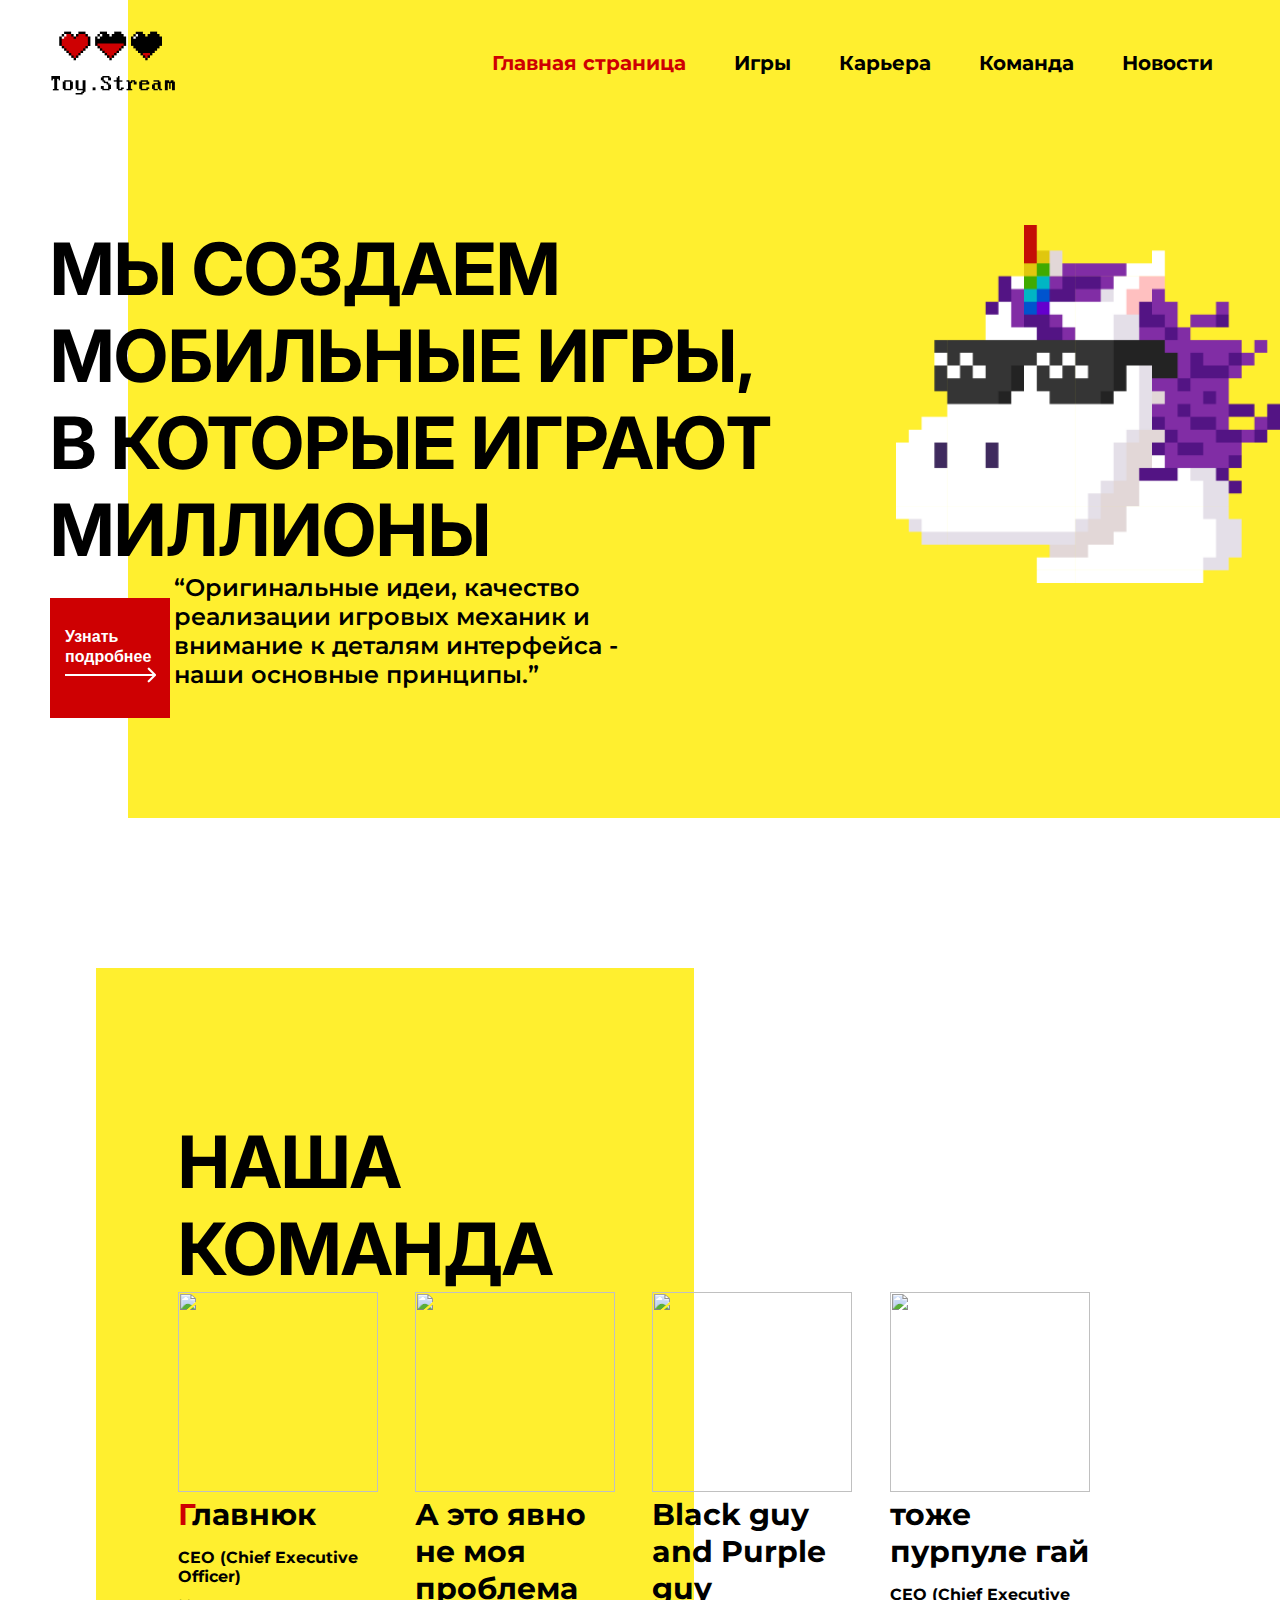
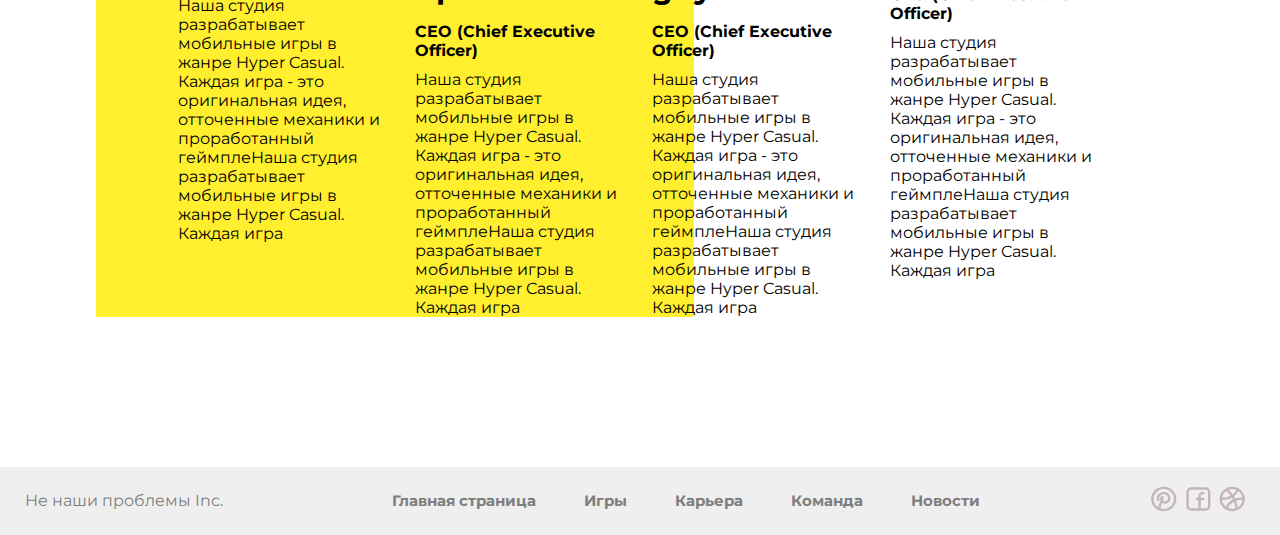
==== lesson_13/index.html @ 74177839 "18 декабря скоро новый год" ====
<!DOCTYPE html>
<html lang="en">
<head>
    <meta charset="UTF-8">
    <meta http-equiv="X-UA-Compatible" content="IE=edge">
    <meta name="viewport" content="width=device-width, initial-scale=1.0">
    <title>Главная</title>
    <link rel="stylesheet" href="styles.css">
    <link rel="preconnect" href="https://fonts.googleapis.com">
    <link rel="preconnect" href="https://fonts.gstatic.com" crossorigin>
    <link href="https://fonts.googleapis.com/css2?family=Inter:wght@700&family=Montserrat:wght@400;600&display=swap" rel="stylesheet">
</head>
<body>
    <!-- Шапка -->
    <header class="header main-header">
        <div class="header-top">
            <a href="index.html">
                <img src="img/logo.png" alt="logo" class="logo">
            </a>
            <nav>
                <a href="index.html" class="active-link">Главная страница</a>
                <a href="games.html">Игры</a>
                <a href="">Карьера</a>
                <a href="index.html#team">Команда</a>
                <a href="">Новости</a>
            </nav>
        </div>
        <div class="header-content main-header-content">
            <h1>Мы создаем мобильные игры, в которые играют миллионы</h1>
            <button class="btn header-btn">Узнать подробнее</button>
            <q>Оригинальные идеи, качество реализации игровых механик и внимание к деталям интерфейса - наши основные принципы.</q>
            <img class="header-img" src="img/unicorn.png" alt="unicorn">
        </div>
    </header>

    <main>
        <section class="team" id="team">
            <div class="container">
                <h2 class="heading">Наша команда</h2>
                <div class="team-box">
                    <div class="member">
                        <img src="https://media.tenor.com/qw58rnx16JYAAAAd/sus-the.gif" alt="">
                        <h3><span class="G-red">Г</span>лавнюк</h3>
                        <h4>CEO (Chief Executive Officer)</h4>
                        <p>Наша студия разрабатывает мобильные игры в жанре Hyper Casual. Каждая игра - это оригинальная идея, отточенные механики и проработанный геймплеНаша студия разрабатывает мобильные игры в жанре Hyper Casual. Каждая игра</p>
                    </div>
                    <div class="member">
                        <img src="https://media.tenor.com/eoHYQ1gw8z8AAAAC/tobey-maguire-spiderman.gif" alt="">
                        <h3>А это явно не моя проблема</h3>
                        <h4>CEO (Chief Executive Officer)</h4>
                        <p>Наша студия разрабатывает мобильные игры в жанре Hyper Casual. Каждая игра - это оригинальная идея, отточенные механики и проработанный геймплеНаша студия разрабатывает мобильные игры в жанре Hyper Casual. Каждая игра</p>
                    </div> 
                    <div class="member">
                        <img src="https://media.tenor.com/hsadWNGfcUIAAAAC/pink-guy.gif" alt="">
                        <h3>Black guy and Purple guy</h3>
                        <h4>CEO (Chief Executive Officer)</h4>
                        <p>Наша студия разрабатывает мобильные игры в жанре Hyper Casual. Каждая игра - это оригинальная идея, отточенные механики и проработанный геймплеНаша студия разрабатывает мобильные игры в жанре Hyper Casual. Каждая игра</p>
                    </div> 
                    <div class="member">
                        <img src="https://media.tenor.com/NLyUQ21Dn2AAAAAC/zula-purple-guy-dance.gif" alt="">
                        <h3>тоже пурпуле гай</h3>
                        <h4>CEO (Chief Executive Officer)</h4>
                        <p>Наша студия разрабатывает мобильные игры в жанре Hyper Casual. Каждая игра - это оригинальная идея, отточенные механики и проработанный геймплеНаша студия разрабатывает мобильные игры в жанре Hyper Casual. Каждая игра</p>
                    </div>                 
                </div>
            </div>
        </section>
    </main>

    <footer class="footer">
        <p class="inc">Не наши проблемы Inc.</p>
        <nav>
            <a href="index.html">Главная страница</a>
            <a href="games.html">Игры</a>
            <a href="">Карьера</a>
            <a href="index.html#team">Команда</a>
            <a href="">Новости</a>
        </nav>
        <div class="social-media">
            <a href=""><img src="img/Pintrest.svg" alt=""></a>
            <a href=""><img src="img/Facebook.svg" alt=""></a>
            <a href=""><img src="img/Dribbble.svg" alt=""></a>
            <a href=""><img src="https://cdn-icons-png.flaticon.com/128/2111/2111795.png" alt=""></a>
            <a href="https://discord.gg/YnnGNa2M"><img src="https://cdn-icons-png.flaticon.com/128/5968/5968898.png" alt=""></a>
        </div>
    </footer>
</body>
</html>
---- lesson_13/styles.css ----
:root {
    --btn-red: #CE0002;
    --yellow: #FFEF2F;
}

* {
    margin: 0;
    padding: 0;
    box-sizing: border-box;
}

body {
    font-family: 'Montserrat';
}

/* header */

a {
    text-decoration: none;
    color: inherit;
}

.header-top {
    padding: 23px 45px;
    display: flex;
    justify-content: space-between;
    align-items: center;
}

.active-link {
    color: var(--btn-red);
}

nav a {
    font-weight: 700;
    font-size: 20px;
    line-height: 24px;
    margin: 0 22px;
}

.btn {
    background: var(--btn-red);
    font-weight: 700;
    font-size: 16px;
    line-height: 20px;
    color: #FFFFFF;
    border: none;
    cursor: pointer;
    text-align: left;
}

.btn::after  {
    content: url("img/arrow.png");
}

.header-btn {
    width: 120px;
    height: 120px;
    padding: 15px;
}

h1 {
    font-family: 'Inter';
    font-weight: 700;
    font-size: 72px;
    line-height: 87px;
    text-transform: uppercase;
    width: 60%;
}

q {
    font-weight: 600;
    font-size: 24px;
    line-height: 29px;
    display: inline-block;
    max-width: 460px;
}

.header {
    position: relative;
    margin-bottom: 100px;
    padding-bottom: 100px;
}

.header::before {
    content: "";
    position: absolute;
    top: 0;
    right: 0;
    width: 90%;
    height: 100%;
    background-color: var(--yellow);
    z-index: -1;
}

.header-img {
    position: absolute;
    right: 0;
    top: 0;
    width: 30%;
}

.header-content {
    position: relative;
    margin-top: 100px;
    padding-left: 50px;
}

/* header */

/* team */

.team {
    position: relative;
    width: 85%;
    margin: 150px auto;
    padding-top: 150px;
}

.container {
    width: 85%;
    margin: auto;
}

.team::before {
    content: "";
    position: absolute;
    width: 55%;
    height: 100%;
    left: 0px;
    top: 0px;
    background-color: var(--yellow);
    z-index: -1;
}

.heading {
    font-family: 'Inter';
    font-weight: 700;
    font-size: 72px;
    line-height: 87px;
    text-transform: uppercase;
    max-width: 603px;
}

.team-box {
    display: flex;
    justify-content: space-between;
}

.member {
    width: 23%;
}

.member img {
    width: 200px;
    height: 200px;
    background-position: center;
    background-size: cover;
}

.member h3 {
    font-weight: 700;
    font-size: 30px;
    margin-bottom: 15px;
}

.member h4 {
    margin-bottom: 10px;
}

.G-red {
    color: var(--btn-red);
}

.footer img {
    width: 30px;
}

.footer {
    background-color: #EFEFEF;
    padding: 18px 25px;
    display: flex;
    /* выравнивание по основной оси */
    justify-content: space-between;
    /* выравнивание побочной оси */
    align-items: center;
    color: #7E7E7E;
}

.footer a {
    font-size: 15px;
}

.game-header-btn {
    display: block;
    width: 190px;
    height: 160px;
    font-weight: 700;
    font-size: 22px;
    line-height: 28px;
    padding: 20px;
    cursor: pointer;
    position: relative;
}
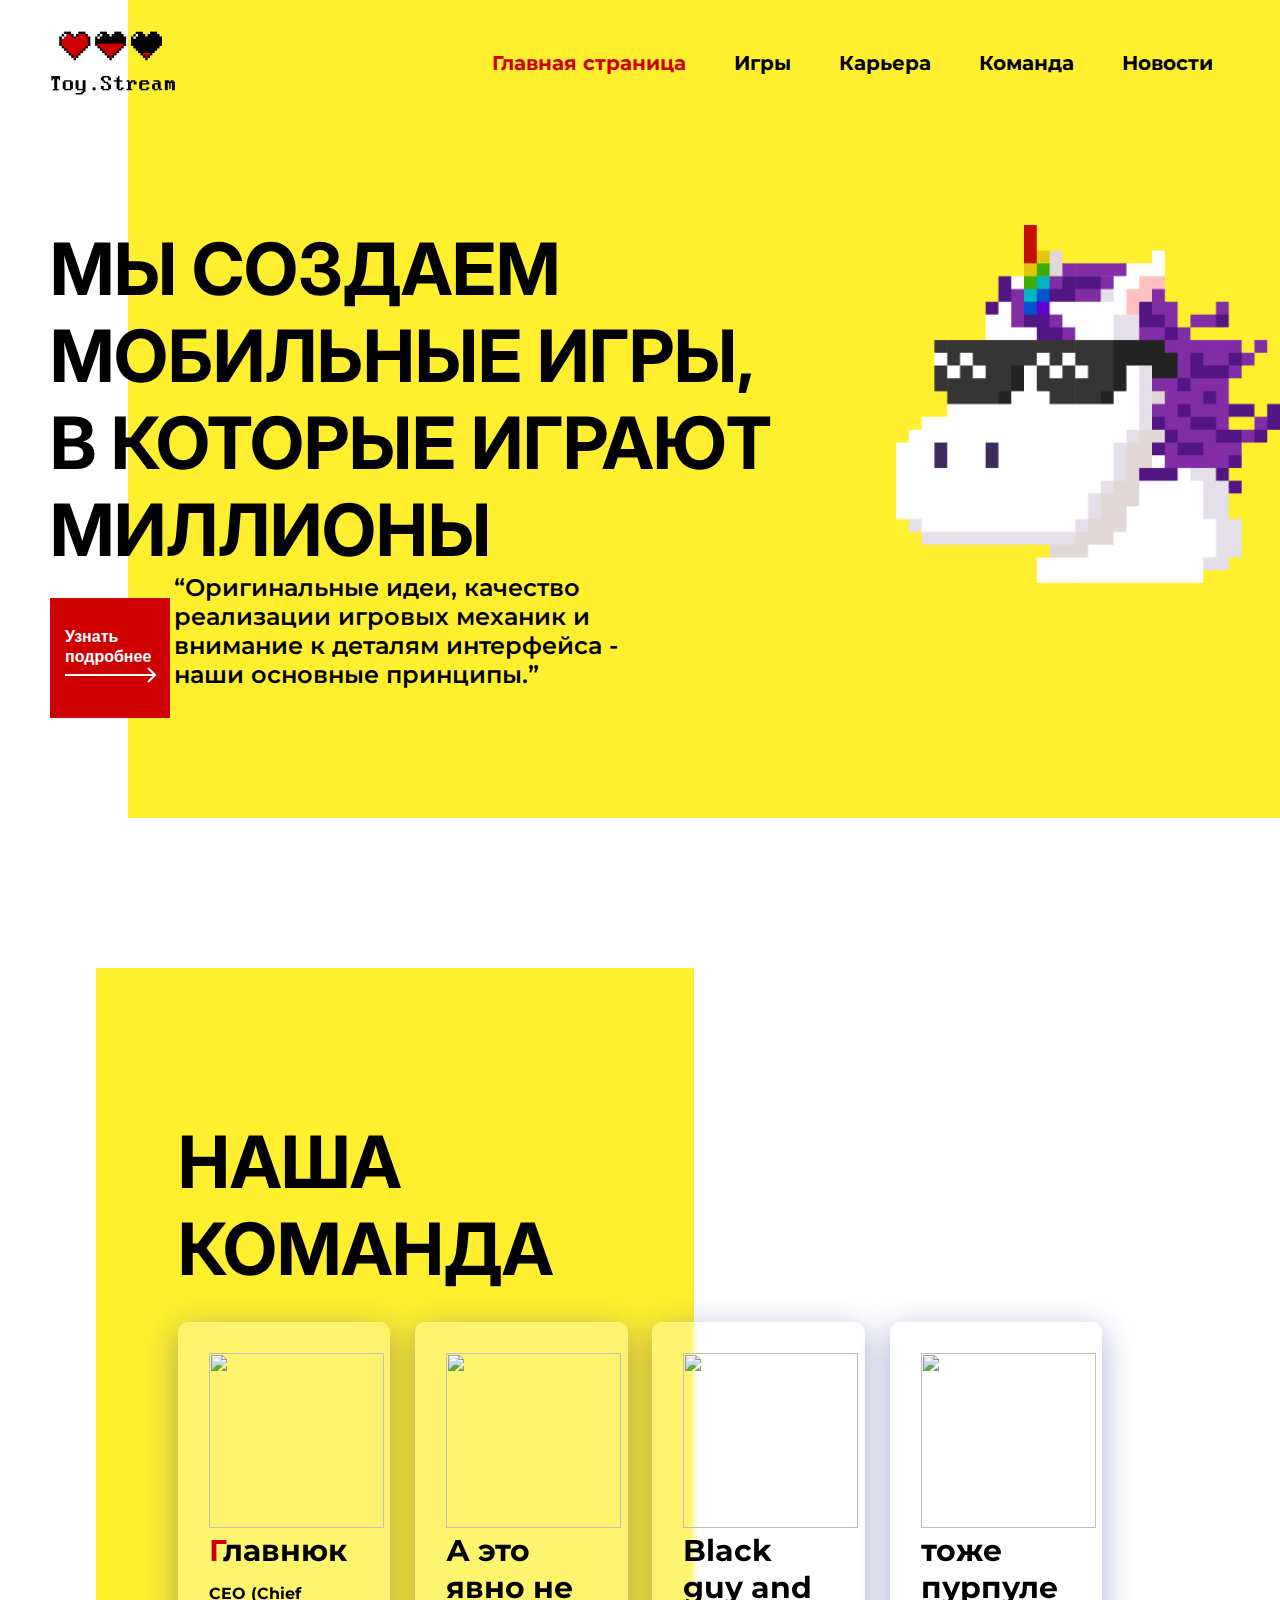
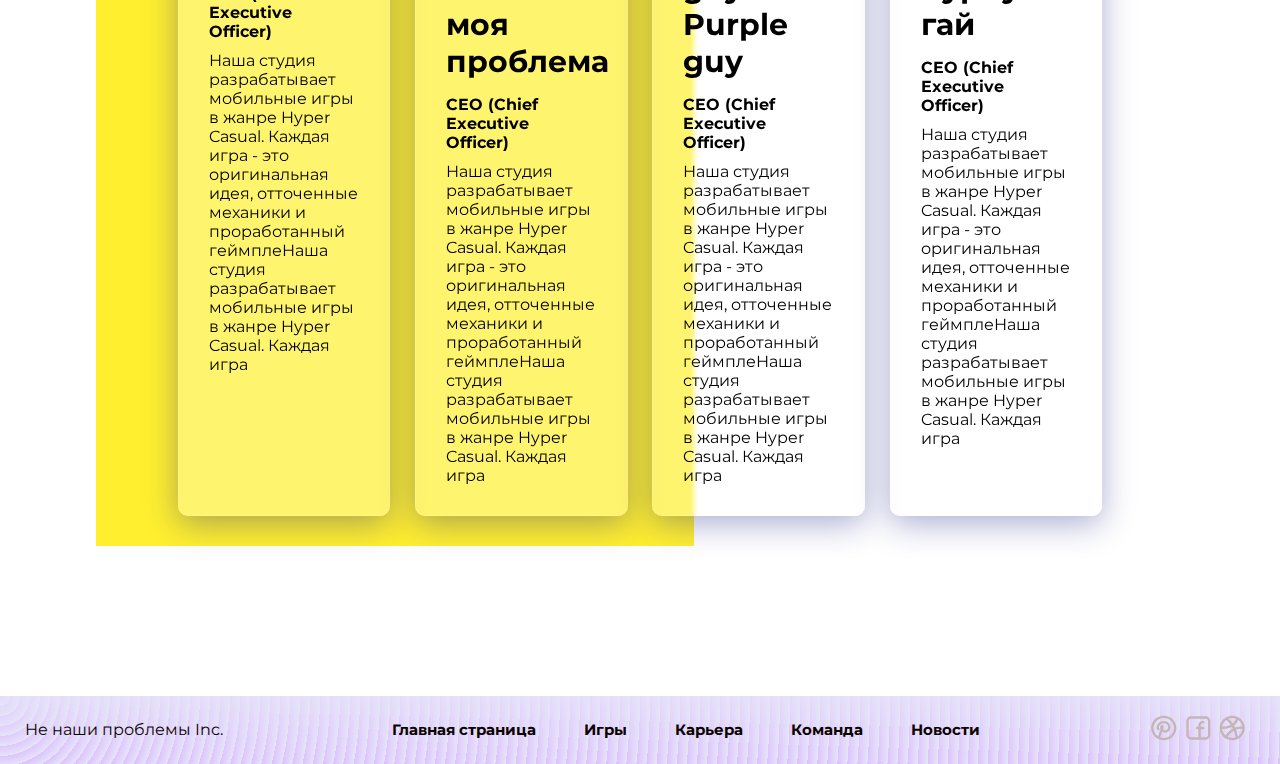
==== commit 163edd49: "Сайт по помощи в кс го!" ====
--- a/lesson_13/index.html
+++ b/lesson_13/index.html
@@ -6,6 +6,7 @@
     <meta name="viewport" content="width=device-width, initial-scale=1.0">
     <title>Главная</title>
     <link rel="stylesheet" href="styles.css">
+    <link rel="stylesheet" href="adaptibe.css">
     <link rel="preconnect" href="https://fonts.googleapis.com">
     <link rel="preconnect" href="https://fonts.gstatic.com" crossorigin>
     <link href="https://fonts.googleapis.com/css2?family=Inter:wght@700&family=Montserrat:wght@400;600&display=swap" rel="stylesheet">
@@ -20,10 +21,15 @@
             <nav>
                 <a href="index.html" class="active-link">Главная страница</a>
                 <a href="games.html">Игры</a>
-                <a href="">Карьера</a>
+                <a href="vacansy.html">Карьера</a>
                 <a href="index.html#team">Команда</a>
-                <a href="">Новости</a>
+                <a href="Novosty.html">Новости</a>
             </nav>
+            <div class="burger-menu">
+                <span></span>
+                <span></span>
+                <span></span>
+            </div>
         </div>
         <div class="header-content main-header-content">
             <h1>Мы создаем мобильные игры, в которые играют миллионы</h1>
@@ -38,25 +44,25 @@
             <div class="container">
                 <h2 class="heading">Наша команда</h2>
                 <div class="team-box">
-                    <div class="member">
+                    <div class="member glass">
                         <img src="https://media.tenor.com/qw58rnx16JYAAAAd/sus-the.gif" alt="">
                         <h3><span class="G-red">Г</span>лавнюк</h3>
                         <h4>CEO (Chief Executive Officer)</h4>
                         <p>Наша студия разрабатывает мобильные игры в жанре Hyper Casual. Каждая игра - это оригинальная идея, отточенные механики и проработанный геймплеНаша студия разрабатывает мобильные игры в жанре Hyper Casual. Каждая игра</p>
                     </div>
-                    <div class="member">
+                    <div class="member glass">
                         <img src="https://media.tenor.com/eoHYQ1gw8z8AAAAC/tobey-maguire-spiderman.gif" alt="">
                         <h3>А это явно не моя проблема</h3>
                         <h4>CEO (Chief Executive Officer)</h4>
                         <p>Наша студия разрабатывает мобильные игры в жанре Hyper Casual. Каждая игра - это оригинальная идея, отточенные механики и проработанный геймплеНаша студия разрабатывает мобильные игры в жанре Hyper Casual. Каждая игра</p>
                     </div> 
-                    <div class="member">
+                    <div class="member glass">
                         <img src="https://media.tenor.com/hsadWNGfcUIAAAAC/pink-guy.gif" alt="">
                         <h3>Black guy and Purple guy</h3>
                         <h4>CEO (Chief Executive Officer)</h4>
                         <p>Наша студия разрабатывает мобильные игры в жанре Hyper Casual. Каждая игра - это оригинальная идея, отточенные механики и проработанный геймплеНаша студия разрабатывает мобильные игры в жанре Hyper Casual. Каждая игра</p>
                     </div> 
-                    <div class="member">
+                    <div class="member glass">
                         <img src="https://media.tenor.com/NLyUQ21Dn2AAAAAC/zula-purple-guy-dance.gif" alt="">
                         <h3>тоже пурпуле гай</h3>
                         <h4>CEO (Chief Executive Officer)</h4>
@@ -72,9 +78,9 @@
         <nav>
             <a href="index.html">Главная страница</a>
             <a href="games.html">Игры</a>
-            <a href="">Карьера</a>
+            <a href="vacansy.html">Карьера</a>
             <a href="index.html#team">Команда</a>
-            <a href="">Новости</a>
+            <a href="Novosty.html">Новости</a>
         </nav>
         <div class="social-media">
             <a href=""><img src="img/Pintrest.svg" alt=""></a>
--- a/lesson_13/styles.css
+++ b/lesson_13/styles.css
@@ -152,8 +152,8 @@
 }
 
 .member img {
-    width: 200px;
-    height: 200px;
+    width: 175px;
+    height: 175px;
     background-position: center;
     background-size: cover;
 }
@@ -177,14 +177,15 @@
 }
 
 .footer {
-    background-color: #EFEFEF;
+    background-color: rgba(228, 228, 247, 0.8);
+    background-image:  repeating-radial-gradient( circle at 0 0, transparent 0, #e5e5f7 10px ), repeating-linear-gradient( #ddbfff55, #ddbfff );
     padding: 18px 25px;
     display: flex;
     /* выравнивание по основной оси */
     justify-content: space-between;
     /* выравнивание побочной оси */
     align-items: center;
-    color: #7E7E7E;
+    color: #0b0101;
 }
 
 .footer a {
@@ -203,3 +204,267 @@
     position: relative;
 }
 
+/* Games Page */
+
+.games-header>img {
+    margin: 10%;
+    width: 25%;
+}
+
+.games-header p{
+    max-width: 40%;
+    font-weight: 600;
+    font-size: 24px;
+    line-height: 30px;
+    margin-bottom: 20px;
+}
+.game-box {
+    display: flex;
+    justify-content: space-between;
+    align-items: center;
+    font-weight: 700;
+    font-size: 24px;
+    line-height: 32px;
+    margin-bottom: 150px;
+}
+
+.game-box:nth-child(even) {
+    flex-direction: row-reverse;
+}
+
+.game-box>div, .game-box>img {
+    width: 45%;
+}
+
+.game-box h3, .game-box h4 {
+    margin-bottom: 18px;
+}
+
+.more-btn {
+    width: 190px;
+    height: 95px;
+    margin-top: 60px;
+    padding: 25px;
+    padding-left: 30px;
+    font-size: 22px;
+    position: relative;
+}
+
+.more-btn::after {
+    content: url(img/arrow.png);
+    display: block;
+    margin: 10px;
+}
+
+.projects {
+    background-color: #EEE;
+    padding: 100px 0 60px;
+}
+
+.project-container {
+    display: flex;
+    justify-content: space-between;
+    align-items: flex-start;
+}
+
+.project-card {
+    width: 30%;
+    font-weight: 600;
+    font-size: 24px;
+}
+
+.project-card h3 {
+    font-size: 40px;
+    text-transform: uppercase;
+    margin-bottom: 30px;
+}
+.project-card img {
+    width: 100%;
+    margin-bottom: 22px;
+    height: 350px;
+    background-position: center;
+    background-repeat: no-repeat;
+    background-size: cover;
+}
+
+.project-btn {
+    padding: 20px;
+    width: 220px;
+    height: 70px;
+    font-size: 22px;
+    margin-top: 20px;
+    position: relative;
+}
+
+.project-btn::after {
+    content: url(img/arrow.png);
+}
+
+/* Вакансии */
+.vacancy {
+    margin-bottom: 50px;
+}
+
+.vacancy h2 {
+    margin-bottom: 50px;
+}
+
+.vacancy-container {
+    display: grid;
+    grid-template-columns: repeat(3, 1fr);
+    grid-auto-rows: minmax(190px, auto);
+    gap: 24px;
+}
+
+.vacancy-box {
+    background-color: #b9b9b9;
+    position: relative;
+    cursor: pointer;
+    transition: all 0.5s ease;
+}
+
+.vacancy-box:hover {
+    background-color: var(--yellow);
+    color: white;
+}
+
+.vacancy-box h3 {
+    font-family: "Inter", sans-serif;
+    font-weight: 700;
+    font-size: 24px;
+    position: absolute;
+    left: 20px;
+    bottom: 20px;
+    max-width: 300px;
+}
+
+.vacancy-box:nth-child(1) {
+    grid-row-start: 1;
+    grid-row-end: 4;
+}
+
+.vacancy-box:nth-child(2) {
+    grid-row-start: 1;
+    grid-row-end: 3;
+}
+
+.vacancy-box:nth-child(5) {
+    grid-column-start: 2;
+    grid-column-end: 4;
+}
+
+/* NEWS PAGE */
+.news-cards {
+    display: flex;
+    justify-content: center;
+    padding: 100px 0;
+}
+
+.news-icons {
+    width: 75px;
+    margin-bottom: 10px;
+}
+
+.news-cards .item {
+    width: 250px;
+    height: 150px;
+    display: flex;
+    flex-direction: column;
+    justify-content: center;
+    align-items: center;
+    margin: 0 10px;
+    border-radius: 10px;
+}
+
+.news-cards .text {
+    font-size: 25px;
+    font-weight: 600;
+}
+
+.news-develop {
+    border-radius: 40px;
+    background: linear-gradient(145deg, #ffad00, #e69200);
+    box-shadow:  8px 8px 16px #c98000,
+                -8px -8px 16px #ffc400;
+}
+
+.news-develop-span {
+    color: #993300;
+}
+
+.news-develop img {
+    filter: invert(13%) sepia(97%) saturate(5256%) hue-rotate(41deg) brightness(93%) contrast(101%);
+}
+
+.news-industry {
+    border-radius: 40px;
+    background: linear-gradient(145deg, #0eff8a, #0ce474);
+    box-shadow:  8px 8px 16px #0ac866,
+                -8px -8px 16px #10ff9c;
+}
+
+.news-industry-span {
+    color: #017e3e;
+}
+
+.news-industry img {
+    filter: invert(32%) sepia(91%) saturate(854%) hue-rotate(113deg) brightness(87%) contrast(99%);
+}
+
+.news-team {
+    border-radius: 40px;
+    background: linear-gradient(145deg, #8a38ef, #742fc9);
+    box-shadow:  8px 8px 16px #6629b0,
+                -8px -8px 16px #9c3fff;
+}
+
+.news-team-span {
+    color: #3b116e;
+}
+
+.news-team img {
+    filter: invert(12%) sepia(95%) saturate(5978%) hue-rotate(270deg) brightness(43%) contrast(95%);
+}
+
+.glass {
+    background: rgba( 255, 255, 255, 0.3 );
+    box-shadow: 0 8px 32px 0 rgba( 31, 38, 135, 0.37 );
+    backdrop-filter: blur( 2.5px );
+    -webkit-backdrop-filter: blur( 2.5px );
+    border-radius: 10px;
+    border: 1px solid rgba( 255, 255, 255, 0.18 );
+    padding: 30px;
+    margin: 30px 0;
+}
+
+.news-text {
+    font-size: 24px;
+}
+
+hr {
+    margin: 50px 0;
+}
+
+.burger-menu {
+    width: 55px;
+    height: 55px;
+    border: 1px solid var(--btn-red);
+    display: none;
+    border-radius: 10px;
+    flex-direction: column;
+    justify-content: center;
+    align-items: center;
+    transition: all 0.3s ease;
+}
+
+.burger-menu:hover {
+    transform: scale(1.1);
+}
+
+.burger-menu>span {
+    display: block;
+    width: 70%;
+    height: 2px;
+    background-color: var(--btn-red);
+    margin: 5px 0;
+}